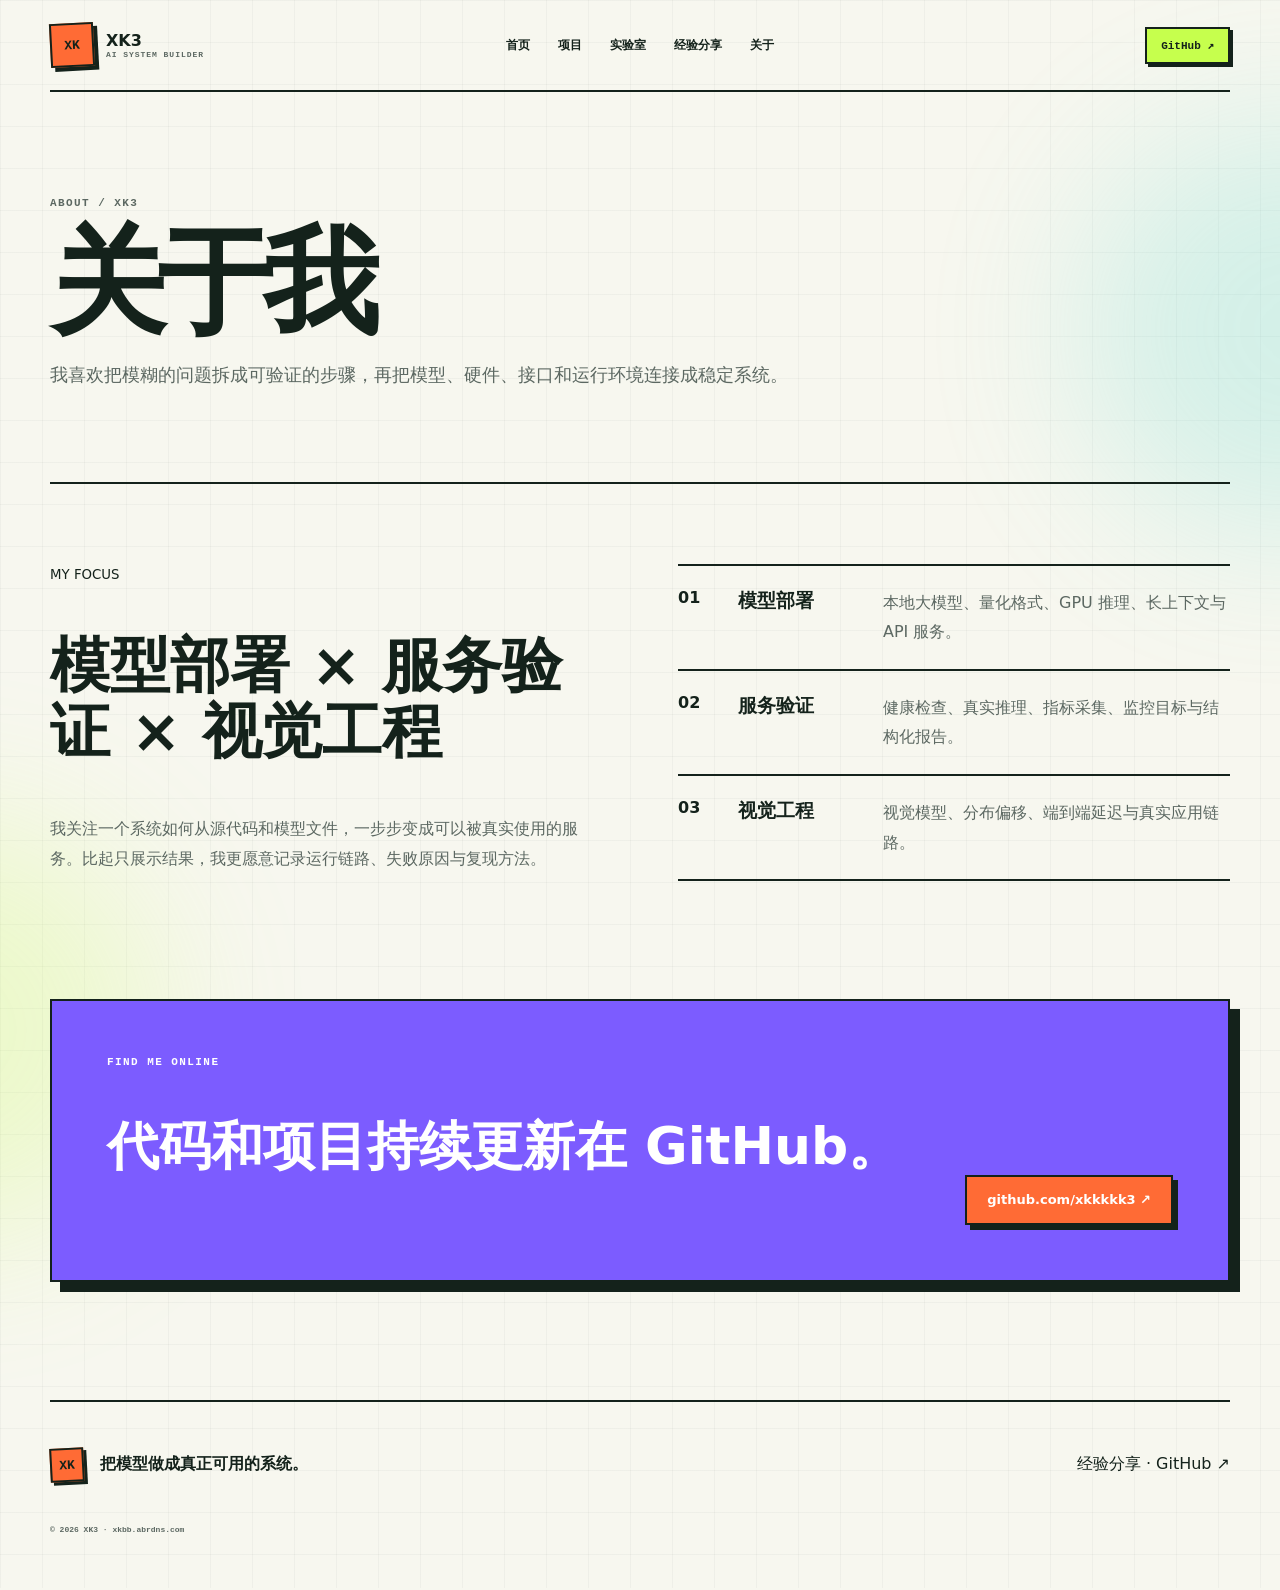
==== about.html @ e10ff79d "Add about page" ====
<!doctype html><html lang="zh-CN"><head><meta charset="UTF-8"><meta name="viewport" content="width=device-width,initial-scale=1"><meta name="description" content="关于 XK3。"><meta name="theme-color" content="#f7f7ef"><title>关于我 · XK3</title><link rel="icon" href="favicon.svg"><link rel="stylesheet" href="styles.css"></head><body><main><div class="blob one"></div><div class="blob two"></div><header class="site-header"><a class="brand" href="index.html"><span class="brand-mark">XK</span><span><b>XK3</b><small>AI SYSTEM BUILDER</small></span></a><nav><a href="index.html">首页</a><a href="projects.html">项目</a><a href="lab.html">实验室</a><a href="experience.html">经验分享</a><a href="about.html">关于</a></nav><a class="github" href="https://github.com/xkkkkk3" target="_blank" rel="noreferrer">GitHub ↗</a></header><section class="page-intro"><p class="eyebrow">ABOUT / XK3</p><h1>关于我</h1><p>我喜欢把模糊的问题拆成可验证的步骤，再把模型、硬件、接口和运行环境连接成稳定系统。</p></section><section class="about"><div><small>MY FOCUS</small><h2>模型部署 × 服务验证 × 视觉工程</h2><p>我关注一个系统如何从源代码和模型文件，一步步变成可以被真实使用的服务。比起只展示结果，我更愿意记录运行链路、失败原因与复现方法。</p></div><div class="stack"><article><b>01</b><h3>模型部署</h3><p>本地大模型、量化格式、GPU 推理、长上下文与 API 服务。</p></article><article><b>02</b><h3>服务验证</h3><p>健康检查、真实推理、指标采集、监控目标与结构化报告。</p></article><article><b>03</b><h3>视觉工程</h3><p>视觉模型、分布偏移、端到端延迟与真实应用链路。</p></article></div></section><section class="connect"><div><p class="eyebrow">FIND ME ONLINE</p><h2>代码和项目持续更新在 GitHub。</h2></div><a class="button primary" href="https://github.com/xkkkkk3" target="_blank" rel="noreferrer">github.com/xkkkkk3 ↗</a></section><footer><div><span class="brand-mark small">XK</span><b>把模型做成真正可用的系统。</b></div><div><a href="experience.html">经验分享</a> · <a href="https://github.com/xkkkkk3" target="_blank" rel="noreferrer">GitHub ↗</a></div><p>© 2026 XK3 · xkbb.abrdns.com</p></footer></main></body></html>
---- styles.css ----
:root{--paper:#f7f7ef;--ink:#14221b;--muted:#5c6862;--orange:#ff6b35;--lime:#c6ff4d;--cyan:#59d8d0;--purple:#7c5cff;--white:#fffefa}*{box-sizing:border-box}html{scroll-behavior:smooth}body{margin:0;min-width:320px;color:var(--ink);background:linear-gradient(#14221b09 1px,transparent 1px),linear-gradient(90deg,#14221b09 1px,transparent 1px),var(--paper);background-size:42px 42px;font-family:Inter,"PingFang SC","Microsoft YaHei",system-ui,sans-serif}a{color:inherit;text-decoration:none}::selection{background:var(--lime)}main{position:relative;overflow:hidden}.blob{position:absolute;z-index:-1;width:420px;height:420px;border-radius:50%;filter:blur(80px);opacity:.22}.blob.one{top:120px;right:-220px;background:var(--cyan)}.blob.two{top:820px;left:-260px;background:var(--lime)}.site-header,.hero,.section,.cta,.page-intro,.page-grid,.notes-grid,.update,.lab-grid,.lab-rule,.about,.connect,.detail,.article,footer{width:min(1180px,calc(100% - 56px));margin-inline:auto}.site-header{min-height:92px;display:grid;grid-template-columns:1fr auto 1fr;align-items:center;gap:28px;border-bottom:2px solid var(--ink)}.brand{display:flex;align-items:center;gap:12px;width:max-content}.brand>span:last-child{display:grid}.brand small{font:800 8px monospace;letter-spacing:.12em;color:var(--muted)}.brand-mark{width:44px;height:44px;display:grid;place-items:center;background:var(--orange);border:2px solid var(--ink);box-shadow:4px 4px 0 var(--ink);font:900 13px monospace;transform:rotate(-3deg)}.brand-mark.small{width:34px;height:34px;box-shadow:3px 3px 0 var(--ink)}nav{display:flex;gap:28px;font:700 12px monospace}.github{justify-self:end;padding:10px 14px;border:2px solid var(--ink);background:var(--lime);box-shadow:3px 3px 0 var(--ink);font:800 11px monospace}.eyebrow{margin:0;color:var(--muted);font:800 11px monospace;letter-spacing:.13em}.hero{min-height:680px;display:grid;grid-template-columns:1.08fr .92fr;gap:74px;align-items:center;padding:78px 0 92px}.hero h1{margin:22px 0 0;font-size:clamp(50px,6.4vw,82px);line-height:1.04;letter-spacing:-.07em}.hero h1 em{font-style:normal;position:relative;background:linear-gradient(transparent 65%,var(--lime) 65%)}.lead{max-width:650px;margin:30px 0 0;color:var(--muted);font-size:17px;line-height:1.85}.actions{display:flex;flex-wrap:wrap;gap:15px;margin-top:36px}.button{display:inline-flex;min-height:50px;padding:0 20px;align-items:center;justify-content:center;border:2px solid var(--ink);font-size:13px;font-weight:850;box-shadow:5px 5px 0 var(--ink)}.button.primary{background:var(--orange)}.button.secondary{background:var(--white)}.system-board{border:2px solid var(--ink);background:var(--white);box-shadow:12px 12px 0 var(--purple);transform:rotate(1.2deg)}.board-top{display:flex;justify-content:space-between;padding:14px 16px;border-bottom:2px solid var(--ink);font:800 9px monospace}.orbit{position:relative;min-height:370px;display:grid;place-items:center}.circle{position:absolute;border:2px solid var(--ink);border-radius:50%}.circle.a{width:280px;height:280px;border-style:dashed;animation:spin 30s linear infinite}.circle.b{width:190px;height:190px}.core{z-index:1;width:118px;height:118px;display:grid;place-content:center;text-align:center;border:2px solid var(--ink);border-radius:50%;background:var(--lime);box-shadow:6px 6px 0 var(--ink)}.core strong{font:950 34px monospace}.core small{font:800 7px monospace}.lab{position:absolute;padding:7px 9px;border:2px solid var(--ink);box-shadow:3px 3px 0 var(--ink);font:normal 800 8px monospace}.la{top:70px;right:32px;background:var(--orange)}.lb{left:28px;bottom:72px;background:var(--cyan)}.lc{right:20px;bottom:33px;background:var(--purple);color:white}.stats{display:grid;grid-template-columns:repeat(3,1fr);border-top:2px solid var(--ink)}.stats div{display:grid;gap:5px;padding:15px}.stats div+div{border-left:2px solid var(--ink)}.stats small{font:800 7px monospace;color:var(--muted)}.ticker{width:100%;overflow:hidden;padding:15px 0;border-block:2px solid var(--ink);background:var(--lime);font:900 17px monospace;white-space:nowrap;transform:rotate(-1deg) scale(1.02)}.ticker span{margin:0 30px;color:var(--orange)}.section{padding:118px 0}.section-head{display:flex;justify-content:space-between;align-items:end;gap:35px;margin-bottom:48px}.section-head h2{margin:15px 0 0;font-size:clamp(35px,5vw,58px);line-height:1.12;letter-spacing:-.055em}.section-head>a,.more{font-weight:800;border-bottom:3px solid var(--orange)}.grid.projects{display:grid;grid-template-columns:repeat(3,1fr);gap:22px}.project-card{position:relative;min-height:440px;display:flex;flex-direction:column;padding:25px;background:var(--white);border:2px solid var(--ink);box-shadow:7px 7px 0 var(--accent);transition:.18s}.project-card:hover{transform:translateY(-8px)}.orange{--accent:var(--orange)}.cyan{--accent:var(--cyan)}.purple{--accent:var(--purple)}.number{width:48px;height:48px;display:grid;place-items:center;border:2px solid var(--ink);background:var(--accent);font:900 12px monospace}.project-copy{margin-top:auto}.project-copy small{font:800 9px monospace;color:var(--muted)}.project-copy h2{margin:12px 0;font-size:clamp(27px,3vw,36px);line-height:1.05}.project-copy p{color:var(--muted);font-size:13px;line-height:1.72}.tags{display:flex;flex-wrap:wrap;gap:7px;margin-top:20px}.tags span{padding:6px 8px;border:1.5px solid var(--ink);background:var(--paper);font:800 8px monospace}.arrow{position:absolute;top:25px;right:25px;font-size:24px}.notes-preview{display:grid;grid-template-columns:.72fr 1.28fr;gap:70px;border-top:2px solid var(--ink)}.poster{min-height:490px;display:flex;flex-direction:column;padding:35px;background:var(--purple);color:white;border:2px solid var(--ink);box-shadow:10px 10px 0 var(--orange);transform:rotate(-2deg)}.poster .eyebrow{color:white}.poster strong{margin-top:auto;font-size:clamp(65px,8vw,92px);line-height:.86;letter-spacing:-.09em}.poster>span{margin-top:25px}.note-list{border-top:2px solid var(--ink)}.note-list>a:not(.more){display:grid;grid-template-columns:42px 1fr 26px;gap:18px;padding:25px 8px;border-bottom:2px solid var(--ink)}.note-list small{font:800 9px monospace;color:var(--muted)}.note-list h3{margin:8px 0 0;font-size:19px}.note-list .more{display:inline-block;margin-top:26px}.cta,.update,.lab-rule,.connect,.result{margin-bottom:118px;padding:55px;border:2px solid var(--ink);box-shadow:10px 10px 0 var(--ink)}.cta{background:var(--cyan)}.cta h2,.update h2,.lab-rule h2{margin:14px 0 24px;font-size:clamp(38px,6vw,70px);line-height:1}.page-intro{padding:105px 0 72px;border-bottom:2px solid var(--ink)}.page-intro h1{margin:18px 0 22px;font-size:clamp(60px,10vw,116px);line-height:.95;letter-spacing:-.08em}.page-intro>p:last-child{max-width:760px;color:var(--muted);font-size:18px;line-height:1.8}.page-grid{padding:72px 0 120px}.notes-grid{display:grid;grid-template-columns:repeat(2,1fr);gap:26px;padding:72px 0 96px}.note-card{min-height:390px;display:flex;flex-direction:column;padding:30px;background:var(--white);border:2px solid var(--ink);box-shadow:8px 8px 0 var(--accent)}.note-card>span{width:52px;height:52px;display:grid;place-items:center;margin-top:48px;background:var(--accent);border:2px solid var(--ink);font:900 12px monospace}.note-card h2{font-size:clamp(28px,3.2vw,42px);line-height:1.14}.note-card p{color:var(--muted);line-height:1.75}.note-card>b{margin-top:auto}.update{background:var(--lime);box-shadow:9px 9px 0 var(--orange)}.lab-grid{display:grid;grid-template-columns:repeat(2,1fr);gap:24px;padding:72px 0 100px}.lab-grid article{min-height:250px;padding:28px;background:var(--white);border:2px solid var(--ink);box-shadow:7px 7px 0 var(--accent)}.lab-grid article>small{float:right;font:800 9px monospace}.lab-grid h2{margin-top:70px;font-size:29px}.lab-grid p{color:var(--muted);line-height:1.7}.lab-rule{background:var(--orange)}.about{display:grid;grid-template-columns:1fr 1fr;gap:76px;padding:80px 0 110px}.about h2{font-size:clamp(37px,5vw,60px);line-height:1.1}.about p{color:var(--muted);line-height:1.85}.stack{border-top:2px solid var(--ink)}.stack article{display:grid;grid-template-columns:45px 130px 1fr;gap:15px;padding:22px 0;border-bottom:2px solid var(--ink)}.stack h3,.stack p{margin:0}.connect{display:flex;justify-content:space-between;align-items:end;background:var(--purple);color:white}.connect .eyebrow{color:white}.connect h2{font-size:clamp(32px,5vw,52px)}.detail,.article{padding:46px 0 120px}.back{display:inline-block;border-bottom:2px solid var(--accent);font-weight:800}.detail-hero{display:grid;grid-template-columns:1fr 180px;gap:70px;align-items:end;padding:75px 0 45px}.detail-hero h1,.article header h1{margin:18px 0 22px;font-size:clamp(55px,9vw,108px);line-height:.95;letter-spacing:-.08em}.detail-hero p,.article header p{max-width:820px;color:var(--muted);font-size:17px;line-height:1.8}.stamp{aspect-ratio:1;display:grid;place-content:center;text-align:center;background:var(--accent);border:2px solid var(--ink);border-radius:50%;box-shadow:7px 7px 0 var(--ink);transform:rotate(7deg)}.stamp b{font-size:22px}.detail-row{display:grid;grid-template-columns:260px 1fr;gap:65px;padding:80px 0;border-top:2px solid var(--ink)}.detail-row>div{display:flex;gap:18px}.detail-row>div>b{color:var(--accent)}.detail-row h2{margin:0;font-size:17px}.detail-row .big{margin:0;font-size:clamp(28px,4vw,46px);line-height:1.45}.detail-row ol{margin:0;padding:0;list-style:none;border-top:2px solid var(--ink)}.detail-row li{display:grid;grid-template-columns:50px 1fr;gap:20px;padding:22px 0;border-bottom:2px solid var(--ink)}.detail-row li p{margin:0;line-height:1.75}.result{background:var(--accent)}.result h2{font-size:clamp(32px,5vw,56px)}.article header{max-width:980px;padding:75px 0 68px}.article header>small{padding:8px 10px;border:2px solid var(--ink);background:var(--accent);font:800 9px monospace}.article-body{max-width:850px;margin-left:auto}.article-body section{padding:55px 0;border-top:2px solid var(--ink)}.article-body section>b{color:var(--accent)}.article-body h2{font-size:clamp(29px,4vw,43px)}.article-body section p{line-height:1.95}.article-body ul{padding:22px 24px 22px 46px;background:var(--white);border:2px solid var(--ink);box-shadow:6px 6px 0 var(--accent)}.article-body aside{margin-top:35px;padding:38px;background:var(--accent);border:2px solid var(--ink);box-shadow:8px 8px 0 var(--ink)}.article-body aside p{font-size:clamp(24px,4vw,38px);font-weight:850;line-height:1.4}footer{display:grid;grid-template-columns:1fr auto;gap:35px;align-items:center;padding:46px 0;border-top:2px solid var(--ink)}footer>div:first-child{display:flex;align-items:center;gap:16px}footer p{grid-column:1/-1;color:var(--muted);font:800 8px monospace}@keyframes spin{to{transform:rotate(360deg)}}@media(max-width:980px){.site-header{grid-template-columns:1fr auto}.site-header nav{grid-row:2;grid-column:1/-1;justify-content:center;padding:8px}.hero{grid-template-columns:1fr}.system-board{max-width:620px}.grid.projects{grid-template-columns:1fr 1fr}.notes-preview,.about{grid-template-columns:1fr}.detail-row{grid-template-columns:210px 1fr}}@media(max-width:680px){.site-header,.hero,.section,.cta,.page-intro,.page-grid,.notes-grid,.update,.lab-grid,.lab-rule,.about,.connect,.detail,.article,footer{width:min(100% - 30px,1180px)}.brand>span:last-child,.github{display:none}.site-header nav{overflow:auto;justify-content:flex-start;gap:22px}.hero{padding:65px 0}.system-board{transform:none}.grid.projects,.notes-grid,.lab-grid{grid-template-columns:1fr}.notes-preview{gap:55px}.section-head,.connect{align-items:flex-start;flex-direction:column}.cta,.update,.lab-rule,.connect,.result{padding:35px 25px}.detail-hero{grid-template-columns:1fr}.stamp{width:135px}.detail-row{grid-template-columns:1fr;gap:30px}.article-body{margin-left:0}.stack article{grid-template-columns:40px 1fr}.stack article p{grid-column:2}footer{grid-template-columns:1fr}}@media(prefers-reduced-motion:reduce){*{animation-duration:.01ms!important;transition-duration:.01ms!important}}
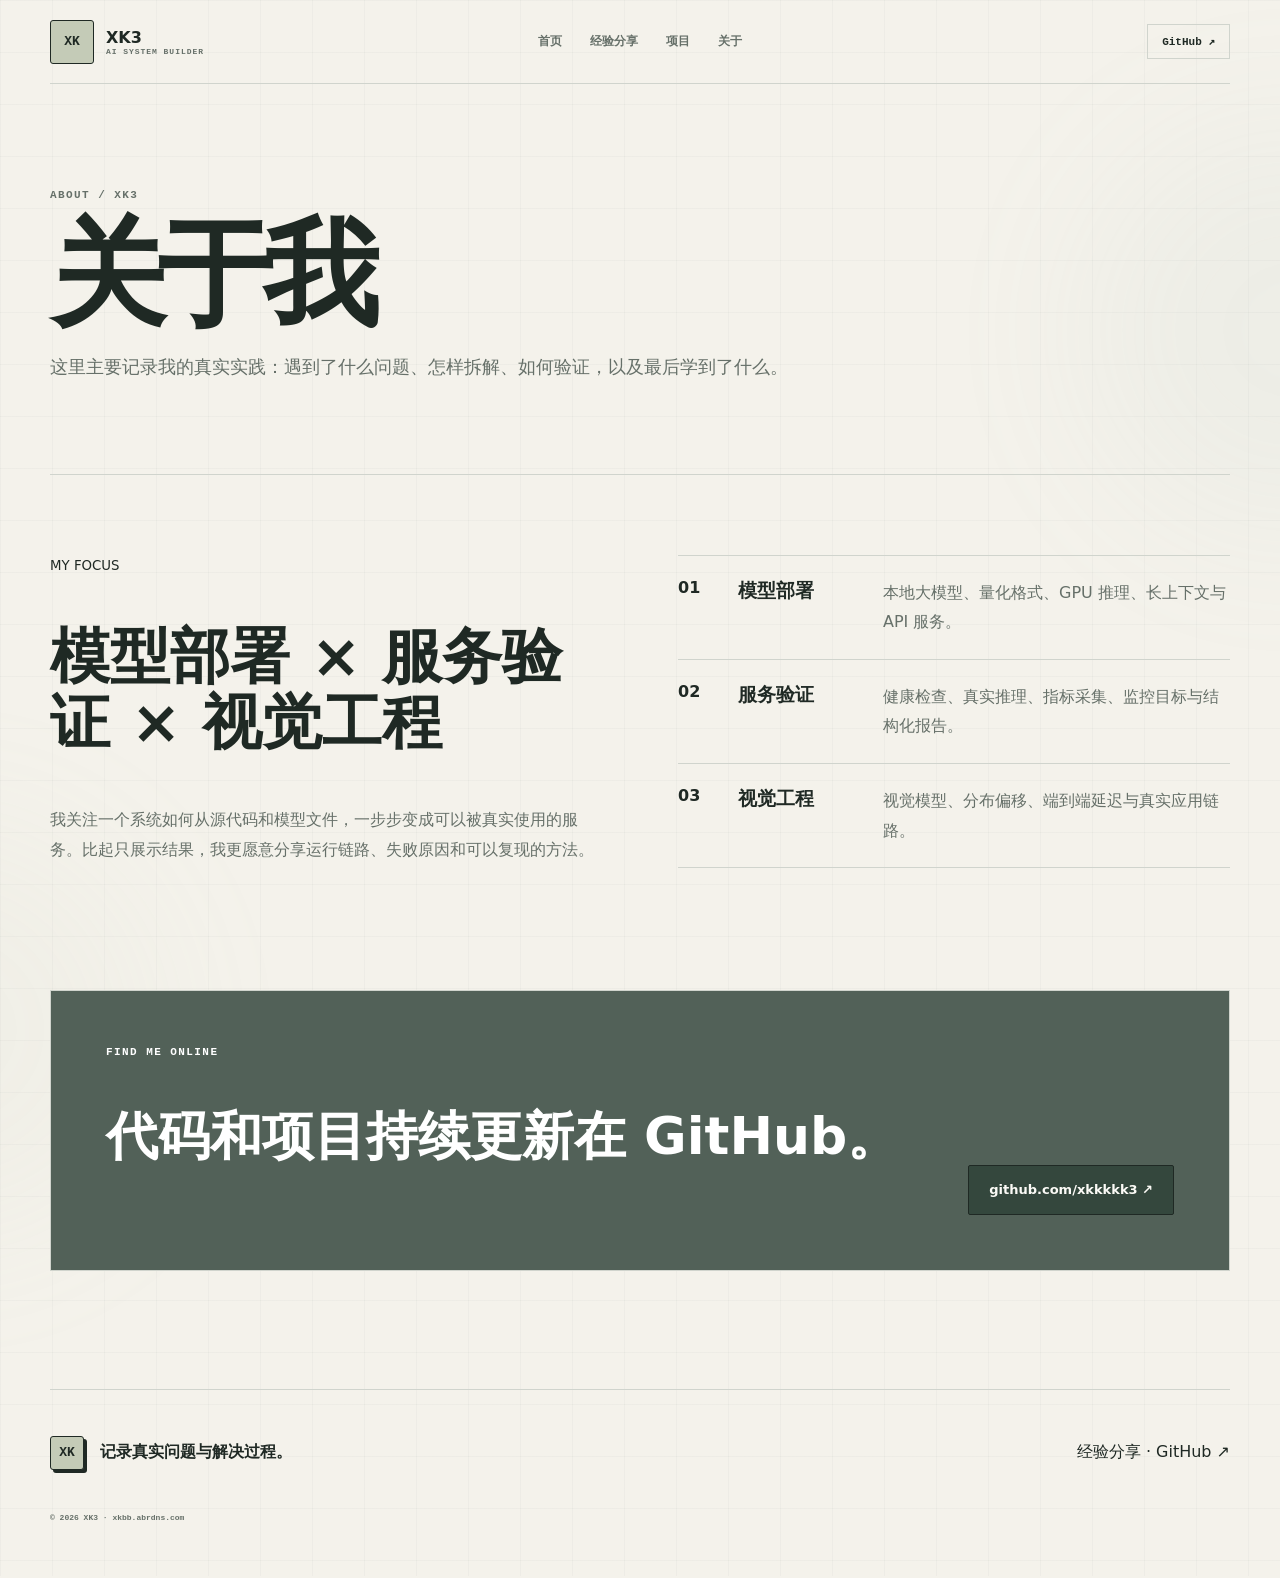
==== commit 43e4d2e8: "Focus personal site on experience sharing" ====
--- a/about.html
+++ b/about.html
@@ -1 +1 @@
-<!doctype html><html lang="zh-CN"><head><meta charset="UTF-8"><meta name="viewport" content="width=device-width,initial-scale=1"><meta name="description" content="关于 XK3。"><meta name="theme-color" content="#f7f7ef"><title>关于我 · XK3</title><link rel="icon" href="favicon.svg"><link rel="stylesheet" href="styles.css"></head><body><main><div class="blob one"></div><div class="blob two"></div><header class="site-header"><a class="brand" href="index.html"><span class="brand-mark">XK</span><span><b>XK3</b><small>AI SYSTEM BUILDER</small></span></a><nav><a href="index.html">首页</a><a href="projects.html">项目</a><a href="lab.html">实验室</a><a href="experience.html">经验分享</a><a href="about.html">关于</a></nav><a class="github" href="https://github.com/xkkkkk3" target="_blank" rel="noreferrer">GitHub ↗</a></header><section class="page-intro"><p class="eyebrow">ABOUT / XK3</p><h1>关于我</h1><p>我喜欢把模糊的问题拆成可验证的步骤，再把模型、硬件、接口和运行环境连接成稳定系统。</p></section><section class="about"><div><small>MY FOCUS</small><h2>模型部署 × 服务验证 × 视觉工程</h2><p>我关注一个系统如何从源代码和模型文件，一步步变成可以被真实使用的服务。比起只展示结果，我更愿意记录运行链路、失败原因与复现方法。</p></div><div class="stack"><article><b>01</b><h3>模型部署</h3><p>本地大模型、量化格式、GPU 推理、长上下文与 API 服务。</p></article><article><b>02</b><h3>服务验证</h3><p>健康检查、真实推理、指标采集、监控目标与结构化报告。</p></article><article><b>03</b><h3>视觉工程</h3><p>视觉模型、分布偏移、端到端延迟与真实应用链路。</p></article></div></section><section class="connect"><div><p class="eyebrow">FIND ME ONLINE</p><h2>代码和项目持续更新在 GitHub。</h2></div><a class="button primary" href="https://github.com/xkkkkk3" target="_blank" rel="noreferrer">github.com/xkkkkk3 ↗</a></section><footer><div><span class="brand-mark small">XK</span><b>把模型做成真正可用的系统。</b></div><div><a href="experience.html">经验分享</a> · <a href="https://github.com/xkkkkk3" target="_blank" rel="noreferrer">GitHub ↗</a></div><p>© 2026 XK3 · xkbb.abrdns.com</p></footer></main></body></html>+<!doctype html><html lang="zh-CN"><head><meta charset="UTF-8"><meta name="viewport" content="width=device-width,initial-scale=1"><meta name="description" content="关于 XK3。"><meta name="theme-color" content="#f4f2eb"><title>关于我 · XK3</title><link rel="icon" href="favicon.svg"><link rel="stylesheet" href="styles.css"></head><body><main><div class="blob one"></div><div class="blob two"></div><header class="site-header"><a class="brand" href="index.html"><span class="brand-mark">XK</span><span><b>XK3</b><small>AI SYSTEM BUILDER</small></span></a><nav><a href="index.html">首页</a><a href="experience.html">经验分享</a><a href="projects.html">项目</a><a href="about.html">关于</a></nav><a class="github" href="https://github.com/xkkkkk3" target="_blank" rel="noreferrer">GitHub ↗</a></header><section class="page-intro"><p class="eyebrow">ABOUT / XK3</p><h1>关于我</h1><p>这里主要记录我的真实实践：遇到了什么问题、怎样拆解、如何验证，以及最后学到了什么。</p></section><section class="about"><div><small>MY FOCUS</small><h2>模型部署 × 服务验证 × 视觉工程</h2><p>我关注一个系统如何从源代码和模型文件，一步步变成可以被真实使用的服务。比起只展示结果，我更愿意分享运行链路、失败原因和可以复现的方法。</p></div><div class="stack"><article><b>01</b><h3>模型部署</h3><p>本地大模型、量化格式、GPU 推理、长上下文与 API 服务。</p></article><article><b>02</b><h3>服务验证</h3><p>健康检查、真实推理、指标采集、监控目标与结构化报告。</p></article><article><b>03</b><h3>视觉工程</h3><p>视觉模型、分布偏移、端到端延迟与真实应用链路。</p></article></div></section><section class="connect"><div><p class="eyebrow">FIND ME ONLINE</p><h2>代码和项目持续更新在 GitHub。</h2></div><a class="button primary" href="https://github.com/xkkkkk3" target="_blank" rel="noreferrer">github.com/xkkkkk3 ↗</a></section><footer><div><span class="brand-mark small">XK</span><b>记录真实问题与解决过程。</b></div><div><a href="experience.html">经验分享</a> · <a href="https://github.com/xkkkkk3" target="_blank" rel="noreferrer">GitHub ↗</a></div><p>© 2026 XK3 · xkbb.abrdns.com</p></footer></main></body></html>
--- a/styles.css
+++ b/styles.css
@@ -1 +1,50 @@
-:root{--paper:#f7f7ef;--ink:#14221b;--muted:#5c6862;--orange:#ff6b35;--lime:#c6ff4d;--cyan:#59d8d0;--purple:#7c5cff;--white:#fffefa}*{box-sizing:border-box}html{scroll-behavior:smooth}body{margin:0;min-width:320px;color:var(--ink);background:linear-gradient(#14221b09 1px,transparent 1px),linear-gradient(90deg,#14221b09 1px,transparent 1px),var(--paper);background-size:42px 42px;font-family:Inter,"PingFang SC","Microsoft YaHei",system-ui,sans-serif}a{color:inherit;text-decoration:none}::selection{background:var(--lime)}main{position:relative;overflow:hidden}.blob{position:absolute;z-index:-1;width:420px;height:420px;border-radius:50%;filter:blur(80px);opacity:.22}.blob.one{top:120px;right:-220px;background:var(--cyan)}.blob.two{top:820px;left:-260px;background:var(--lime)}.site-header,.hero,.section,.cta,.page-intro,.page-grid,.notes-grid,.update,.lab-grid,.lab-rule,.about,.connect,.detail,.article,footer{width:min(1180px,calc(100% - 56px));margin-inline:auto}.site-header{min-height:92px;display:grid;grid-template-columns:1fr auto 1fr;align-items:center;gap:28px;border-bottom:2px solid var(--ink)}.brand{display:flex;align-items:center;gap:12px;width:max-content}.brand>span:last-child{display:grid}.brand small{font:800 8px monospace;letter-spacing:.12em;color:var(--muted)}.brand-mark{width:44px;height:44px;display:grid;place-items:center;background:var(--orange);border:2px solid var(--ink);box-shadow:4px 4px 0 var(--ink);font:900 13px monospace;transform:rotate(-3deg)}.brand-mark.small{width:34px;height:34px;box-shadow:3px 3px 0 var(--ink)}nav{display:flex;gap:28px;font:700 12px monospace}.github{justify-self:end;padding:10px 14px;border:2px solid var(--ink);background:var(--lime);box-shadow:3px 3px 0 var(--ink);font:800 11px monospace}.eyebrow{margin:0;color:var(--muted);font:800 11px monospace;letter-spacing:.13em}.hero{min-height:680px;display:grid;grid-template-columns:1.08fr .92fr;gap:74px;align-items:center;padding:78px 0 92px}.hero h1{margin:22px 0 0;font-size:clamp(50px,6.4vw,82px);line-height:1.04;letter-spacing:-.07em}.hero h1 em{font-style:normal;position:relative;background:linear-gradient(transparent 65%,var(--lime) 65%)}.lead{max-width:650px;margin:30px 0 0;color:var(--muted);font-size:17px;line-height:1.85}.actions{display:flex;flex-wrap:wrap;gap:15px;margin-top:36px}.button{display:inline-flex;min-height:50px;padding:0 20px;align-items:center;justify-content:center;border:2px solid var(--ink);font-size:13px;font-weight:850;box-shadow:5px 5px 0 var(--ink)}.button.primary{background:var(--orange)}.button.secondary{background:var(--white)}.system-board{border:2px solid var(--ink);background:var(--white);box-shadow:12px 12px 0 var(--purple);transform:rotate(1.2deg)}.board-top{display:flex;justify-content:space-between;padding:14px 16px;border-bottom:2px solid var(--ink);font:800 9px monospace}.orbit{position:relative;min-height:370px;display:grid;place-items:center}.circle{position:absolute;border:2px solid var(--ink);border-radius:50%}.circle.a{width:280px;height:280px;border-style:dashed;animation:spin 30s linear infinite}.circle.b{width:190px;height:190px}.core{z-index:1;width:118px;height:118px;display:grid;place-content:center;text-align:center;border:2px solid var(--ink);border-radius:50%;background:var(--lime);box-shadow:6px 6px 0 var(--ink)}.core strong{font:950 34px monospace}.core small{font:800 7px monospace}.lab{position:absolute;padding:7px 9px;border:2px solid var(--ink);box-shadow:3px 3px 0 var(--ink);font:normal 800 8px monospace}.la{top:70px;right:32px;background:var(--orange)}.lb{left:28px;bottom:72px;background:var(--cyan)}.lc{right:20px;bottom:33px;background:var(--purple);color:white}.stats{display:grid;grid-template-columns:repeat(3,1fr);border-top:2px solid var(--ink)}.stats div{display:grid;gap:5px;padding:15px}.stats div+div{border-left:2px solid var(--ink)}.stats small{font:800 7px monospace;color:var(--muted)}.ticker{width:100%;overflow:hidden;padding:15px 0;border-block:2px solid var(--ink);background:var(--lime);font:900 17px monospace;white-space:nowrap;transform:rotate(-1deg) scale(1.02)}.ticker span{margin:0 30px;color:var(--orange)}.section{padding:118px 0}.section-head{display:flex;justify-content:space-between;align-items:end;gap:35px;margin-bottom:48px}.section-head h2{margin:15px 0 0;font-size:clamp(35px,5vw,58px);line-height:1.12;letter-spacing:-.055em}.section-head>a,.more{font-weight:800;border-bottom:3px solid var(--orange)}.grid.projects{display:grid;grid-template-columns:repeat(3,1fr);gap:22px}.project-card{position:relative;min-height:440px;display:flex;flex-direction:column;padding:25px;background:var(--white);border:2px solid var(--ink);box-shadow:7px 7px 0 var(--accent);transition:.18s}.project-card:hover{transform:translateY(-8px)}.orange{--accent:var(--orange)}.cyan{--accent:var(--cyan)}.purple{--accent:var(--purple)}.number{width:48px;height:48px;display:grid;place-items:center;border:2px solid var(--ink);background:var(--accent);font:900 12px monospace}.project-copy{margin-top:auto}.project-copy small{font:800 9px monospace;color:var(--muted)}.project-copy h2{margin:12px 0;font-size:clamp(27px,3vw,36px);line-height:1.05}.project-copy p{color:var(--muted);font-size:13px;line-height:1.72}.tags{display:flex;flex-wrap:wrap;gap:7px;margin-top:20px}.tags span{padding:6px 8px;border:1.5px solid var(--ink);background:var(--paper);font:800 8px monospace}.arrow{position:absolute;top:25px;right:25px;font-size:24px}.notes-preview{display:grid;grid-template-columns:.72fr 1.28fr;gap:70px;border-top:2px solid var(--ink)}.poster{min-height:490px;display:flex;flex-direction:column;padding:35px;background:var(--purple);color:white;border:2px solid var(--ink);box-shadow:10px 10px 0 var(--orange);transform:rotate(-2deg)}.poster .eyebrow{color:white}.poster strong{margin-top:auto;font-size:clamp(65px,8vw,92px);line-height:.86;letter-spacing:-.09em}.poster>span{margin-top:25px}.note-list{border-top:2px solid var(--ink)}.note-list>a:not(.more){display:grid;grid-template-columns:42px 1fr 26px;gap:18px;padding:25px 8px;border-bottom:2px solid var(--ink)}.note-list small{font:800 9px monospace;color:var(--muted)}.note-list h3{margin:8px 0 0;font-size:19px}.note-list .more{display:inline-block;margin-top:26px}.cta,.update,.lab-rule,.connect,.result{margin-bottom:118px;padding:55px;border:2px solid var(--ink);box-shadow:10px 10px 0 var(--ink)}.cta{background:var(--cyan)}.cta h2,.update h2,.lab-rule h2{margin:14px 0 24px;font-size:clamp(38px,6vw,70px);line-height:1}.page-intro{padding:105px 0 72px;border-bottom:2px solid var(--ink)}.page-intro h1{margin:18px 0 22px;font-size:clamp(60px,10vw,116px);line-height:.95;letter-spacing:-.08em}.page-intro>p:last-child{max-width:760px;color:var(--muted);font-size:18px;line-height:1.8}.page-grid{padding:72px 0 120px}.notes-grid{display:grid;grid-template-columns:repeat(2,1fr);gap:26px;padding:72px 0 96px}.note-card{min-height:390px;display:flex;flex-direction:column;padding:30px;background:var(--white);border:2px solid var(--ink);box-shadow:8px 8px 0 var(--accent)}.note-card>span{width:52px;height:52px;display:grid;place-items:center;margin-top:48px;background:var(--accent);border:2px solid var(--ink);font:900 12px monospace}.note-card h2{font-size:clamp(28px,3.2vw,42px);line-height:1.14}.note-card p{color:var(--muted);line-height:1.75}.note-card>b{margin-top:auto}.update{background:var(--lime);box-shadow:9px 9px 0 var(--orange)}.lab-grid{display:grid;grid-template-columns:repeat(2,1fr);gap:24px;padding:72px 0 100px}.lab-grid article{min-height:250px;padding:28px;background:var(--white);border:2px solid var(--ink);box-shadow:7px 7px 0 var(--accent)}.lab-grid article>small{float:right;font:800 9px monospace}.lab-grid h2{margin-top:70px;font-size:29px}.lab-grid p{color:var(--muted);line-height:1.7}.lab-rule{background:var(--orange)}.about{display:grid;grid-template-columns:1fr 1fr;gap:76px;padding:80px 0 110px}.about h2{font-size:clamp(37px,5vw,60px);line-height:1.1}.about p{color:var(--muted);line-height:1.85}.stack{border-top:2px solid var(--ink)}.stack article{display:grid;grid-template-columns:45px 130px 1fr;gap:15px;padding:22px 0;border-bottom:2px solid var(--ink)}.stack h3,.stack p{margin:0}.connect{display:flex;justify-content:space-between;align-items:end;background:var(--purple);color:white}.connect .eyebrow{color:white}.connect h2{font-size:clamp(32px,5vw,52px)}.detail,.article{padding:46px 0 120px}.back{display:inline-block;border-bottom:2px solid var(--accent);font-weight:800}.detail-hero{display:grid;grid-template-columns:1fr 180px;gap:70px;align-items:end;padding:75px 0 45px}.detail-hero h1,.article header h1{margin:18px 0 22px;font-size:clamp(55px,9vw,108px);line-height:.95;letter-spacing:-.08em}.detail-hero p,.article header p{max-width:820px;color:var(--muted);font-size:17px;line-height:1.8}.stamp{aspect-ratio:1;display:grid;place-content:center;text-align:center;background:var(--accent);border:2px solid var(--ink);border-radius:50%;box-shadow:7px 7px 0 var(--ink);transform:rotate(7deg)}.stamp b{font-size:22px}.detail-row{display:grid;grid-template-columns:260px 1fr;gap:65px;padding:80px 0;border-top:2px solid var(--ink)}.detail-row>div{display:flex;gap:18px}.detail-row>div>b{color:var(--accent)}.detail-row h2{margin:0;font-size:17px}.detail-row .big{margin:0;font-size:clamp(28px,4vw,46px);line-height:1.45}.detail-row ol{margin:0;padding:0;list-style:none;border-top:2px solid var(--ink)}.detail-row li{display:grid;grid-template-columns:50px 1fr;gap:20px;padding:22px 0;border-bottom:2px solid var(--ink)}.detail-row li p{margin:0;line-height:1.75}.result{background:var(--accent)}.result h2{font-size:clamp(32px,5vw,56px)}.article header{max-width:980px;padding:75px 0 68px}.article header>small{padding:8px 10px;border:2px solid var(--ink);background:var(--accent);font:800 9px monospace}.article-body{max-width:850px;margin-left:auto}.article-body section{padding:55px 0;border-top:2px solid var(--ink)}.article-body section>b{color:var(--accent)}.article-body h2{font-size:clamp(29px,4vw,43px)}.article-body section p{line-height:1.95}.article-body ul{padding:22px 24px 22px 46px;background:var(--white);border:2px solid var(--ink);box-shadow:6px 6px 0 var(--accent)}.article-body aside{margin-top:35px;padding:38px;background:var(--accent);border:2px solid var(--ink);box-shadow:8px 8px 0 var(--ink)}.article-body aside p{font-size:clamp(24px,4vw,38px);font-weight:850;line-height:1.4}footer{display:grid;grid-template-columns:1fr auto;gap:35px;align-items:center;padding:46px 0;border-top:2px solid var(--ink)}footer>div:first-child{display:flex;align-items:center;gap:16px}footer p{grid-column:1/-1;color:var(--muted);font:800 8px monospace}@keyframes spin{to{transform:rotate(360deg)}}@media(max-width:980px){.site-header{grid-template-columns:1fr auto}.site-header nav{grid-row:2;grid-column:1/-1;justify-content:center;padding:8px}.hero{grid-template-columns:1fr}.system-board{max-width:620px}.grid.projects{grid-template-columns:1fr 1fr}.notes-preview,.about{grid-template-columns:1fr}.detail-row{grid-template-columns:210px 1fr}}@media(max-width:680px){.site-header,.hero,.section,.cta,.page-intro,.page-grid,.notes-grid,.update,.lab-grid,.lab-rule,.about,.connect,.detail,.article,footer{width:min(100% - 30px,1180px)}.brand>span:last-child,.github{display:none}.site-header nav{overflow:auto;justify-content:flex-start;gap:22px}.hero{padding:65px 0}.system-board{transform:none}.grid.projects,.notes-grid,.lab-grid{grid-template-columns:1fr}.notes-preview{gap:55px}.section-head,.connect{align-items:flex-start;flex-direction:column}.cta,.update,.lab-rule,.connect,.result{padding:35px 25px}.detail-hero{grid-template-columns:1fr}.stamp{width:135px}.detail-row{grid-template-columns:1fr;gap:30px}.article-body{margin-left:0}.stack article{grid-template-columns:40px 1fr}.stack article p{grid-column:2}footer{grid-template-columns:1fr}}@media(prefers-reduced-motion:reduce){*{animation-duration:.01ms!important;transition-duration:.01ms!important}}+:root{--paper:#f4f2eb;--ink:#1f2924;--muted:#667069;--orange:#a56f52;--lime:#c4cbb7;--cyan:#9bb5ae;--purple:#858493;--white:#fbfaf6;--line:#d0d4cd}*{box-sizing:border-box}html{scroll-behavior:smooth}body{margin:0;min-width:320px;color:var(--ink);background:linear-gradient(#14221b09 1px,transparent 1px),linear-gradient(90deg,#14221b09 1px,transparent 1px),var(--paper);background-size:42px 42px;font-family:Inter,"PingFang SC","Microsoft YaHei",system-ui,sans-serif}a{color:inherit;text-decoration:none}::selection{background:var(--lime)}main{position:relative;overflow:hidden}.blob{position:absolute;z-index:-1;width:420px;height:420px;border-radius:50%;filter:blur(80px);opacity:.22}.blob.one{top:120px;right:-220px;background:var(--cyan)}.blob.two{top:820px;left:-260px;background:var(--lime)}.site-header,.hero,.section,.cta,.page-intro,.page-grid,.notes-grid,.update,.lab-grid,.lab-rule,.about,.connect,.detail,.article,footer{width:min(1180px,calc(100% - 56px));margin-inline:auto}.site-header{min-height:92px;display:grid;grid-template-columns:1fr auto 1fr;align-items:center;gap:28px;border-bottom:2px solid var(--ink)}.brand{display:flex;align-items:center;gap:12px;width:max-content}.brand>span:last-child{display:grid}.brand small{font:800 8px monospace;letter-spacing:.12em;color:var(--muted)}.brand-mark{width:44px;height:44px;display:grid;place-items:center;background:var(--orange);border:2px solid var(--ink);box-shadow:4px 4px 0 var(--ink);font:900 13px monospace;transform:rotate(-3deg)}.brand-mark.small{width:34px;height:34px;box-shadow:3px 3px 0 var(--ink)}nav{display:flex;gap:28px;font:700 12px monospace}.github{justify-self:end;padding:10px 14px;border:2px solid var(--ink);background:var(--lime);box-shadow:3px 3px 0 var(--ink);font:800 11px monospace}.eyebrow{margin:0;color:var(--muted);font:800 11px monospace;letter-spacing:.13em}.hero{min-height:680px;display:grid;grid-template-columns:1.08fr .92fr;gap:74px;align-items:center;padding:78px 0 92px}.hero h1{margin:22px 0 0;font-size:clamp(50px,6.4vw,82px);line-height:1.04;letter-spacing:-.07em}.hero h1 em{font-style:normal;position:relative;background:linear-gradient(transparent 65%,var(--lime) 65%)}.lead{max-width:650px;margin:30px 0 0;color:var(--muted);font-size:17px;line-height:1.85}.actions{display:flex;flex-wrap:wrap;gap:15px;margin-top:36px}.button{display:inline-flex;min-height:50px;padding:0 20px;align-items:center;justify-content:center;border:2px solid var(--ink);font-size:13px;font-weight:850;box-shadow:5px 5px 0 var(--ink)}.button.primary{background:var(--orange)}.button.secondary{background:var(--white)}.system-board{border:2px solid var(--ink);background:var(--white);box-shadow:12px 12px 0 var(--purple);transform:rotate(1.2deg)}.board-top{display:flex;justify-content:space-between;padding:14px 16px;border-bottom:2px solid var(--ink);font:800 9px monospace}.orbit{position:relative;min-height:370px;display:grid;place-items:center}.circle{position:absolute;border:2px solid var(--ink);border-radius:50%}.circle.a{width:280px;height:280px;border-style:dashed;animation:spin 30s linear infinite}.circle.b{width:190px;height:190px}.core{z-index:1;width:118px;height:118px;display:grid;place-content:center;text-align:center;border:2px solid var(--ink);border-radius:50%;background:var(--lime);box-shadow:6px 6px 0 var(--ink)}.core strong{font:950 34px monospace}.core small{font:800 7px monospace}.lab{position:absolute;padding:7px 9px;border:2px solid var(--ink);box-shadow:3px 3px 0 var(--ink);font:normal 800 8px monospace}.la{top:70px;right:32px;background:var(--orange)}.lb{left:28px;bottom:72px;background:var(--cyan)}.lc{right:20px;bottom:33px;background:var(--purple);color:white}.stats{display:grid;grid-template-columns:repeat(3,1fr);border-top:2px solid var(--ink)}.stats div{display:grid;gap:5px;padding:15px}.stats div+div{border-left:2px solid var(--ink)}.stats small{font:800 7px monospace;color:var(--muted)}.ticker{width:100%;overflow:hidden;padding:15px 0;border-block:2px solid var(--ink);background:var(--lime);font:900 17px monospace;white-space:nowrap;transform:rotate(-1deg) scale(1.02)}.ticker span{margin:0 30px;color:var(--orange)}.section{padding:118px 0}.section-head{display:flex;justify-content:space-between;align-items:end;gap:35px;margin-bottom:48px}.section-head h2{margin:15px 0 0;font-size:clamp(35px,5vw,58px);line-height:1.12;letter-spacing:-.055em}.section-head>a,.more{font-weight:800;border-bottom:3px solid var(--orange)}.grid.projects{display:grid;grid-template-columns:repeat(3,1fr);gap:22px}.project-card{position:relative;min-height:440px;display:flex;flex-direction:column;padding:25px;background:var(--white);border:2px solid var(--ink);box-shadow:7px 7px 0 var(--accent);transition:.18s}.project-card:hover{transform:translateY(-8px)}.orange{--accent:var(--orange)}.cyan{--accent:var(--cyan)}.purple{--accent:var(--purple)}.number{width:48px;height:48px;display:grid;place-items:center;border:2px solid var(--ink);background:var(--accent);font:900 12px monospace}.project-copy{margin-top:auto}.project-copy small{font:800 9px monospace;color:var(--muted)}.project-copy h2{margin:12px 0;font-size:clamp(27px,3vw,36px);line-height:1.05}.project-copy p{color:var(--muted);font-size:13px;line-height:1.72}.tags{display:flex;flex-wrap:wrap;gap:7px;margin-top:20px}.tags span{padding:6px 8px;border:1.5px solid var(--ink);background:var(--paper);font:800 8px monospace}.arrow{position:absolute;top:25px;right:25px;font-size:24px}.notes-preview{display:grid;grid-template-columns:.72fr 1.28fr;gap:70px;border-top:2px solid var(--ink)}.poster{min-height:490px;display:flex;flex-direction:column;padding:35px;background:var(--purple);color:white;border:2px solid var(--ink);box-shadow:10px 10px 0 var(--orange);transform:rotate(-2deg)}.poster .eyebrow{color:white}.poster strong{margin-top:auto;font-size:clamp(65px,8vw,92px);line-height:.86;letter-spacing:-.09em}.poster>span{margin-top:25px}.note-list{border-top:2px solid var(--ink)}.note-list>a:not(.more){display:grid;grid-template-columns:42px 1fr 26px;gap:18px;padding:25px 8px;border-bottom:2px solid var(--ink)}.note-list small{font:800 9px monospace;color:var(--muted)}.note-list h3{margin:8px 0 0;font-size:19px}.note-list .more{display:inline-block;margin-top:26px}.cta,.update,.lab-rule,.connect,.result{margin-bottom:118px;padding:55px;border:2px solid var(--ink);box-shadow:10px 10px 0 var(--ink)}.cta{background:var(--cyan)}.cta h2,.update h2,.lab-rule h2{margin:14px 0 24px;font-size:clamp(38px,6vw,70px);line-height:1}.page-intro{padding:105px 0 72px;border-bottom:2px solid var(--ink)}.page-intro h1{margin:18px 0 22px;font-size:clamp(60px,10vw,116px);line-height:.95;letter-spacing:-.08em}.page-intro>p:last-child{max-width:760px;color:var(--muted);font-size:18px;line-height:1.8}.page-grid{padding:72px 0 120px}.notes-grid{display:grid;grid-template-columns:repeat(2,1fr);gap:26px;padding:72px 0 96px}.note-card{min-height:390px;display:flex;flex-direction:column;padding:30px;background:var(--white);border:2px solid var(--ink);box-shadow:8px 8px 0 var(--accent)}.note-card>span{width:52px;height:52px;display:grid;place-items:center;margin-top:48px;background:var(--accent);border:2px solid var(--ink);font:900 12px monospace}.note-card h2{font-size:clamp(28px,3.2vw,42px);line-height:1.14}.note-card p{color:var(--muted);line-height:1.75}.note-card>b{margin-top:auto}.update{background:var(--lime);box-shadow:9px 9px 0 var(--orange)}.lab-grid{display:grid;grid-template-columns:repeat(2,1fr);gap:24px;padding:72px 0 100px}.lab-grid article{min-height:250px;padding:28px;background:var(--white);border:2px solid var(--ink);box-shadow:7px 7px 0 var(--accent)}.lab-grid article>small{float:right;font:800 9px monospace}.lab-grid h2{margin-top:70px;font-size:29px}.lab-grid p{color:var(--muted);line-height:1.7}.lab-rule{background:var(--orange)}.about{display:grid;grid-template-columns:1fr 1fr;gap:76px;padding:80px 0 110px}.about h2{font-size:clamp(37px,5vw,60px);line-height:1.1}.about p{color:var(--muted);line-height:1.85}.stack{border-top:2px solid var(--ink)}.stack article{display:grid;grid-template-columns:45px 130px 1fr;gap:15px;padding:22px 0;border-bottom:2px solid var(--ink)}.stack h3,.stack p{margin:0}.connect{display:flex;justify-content:space-between;align-items:end;background:var(--purple);color:white}.connect .eyebrow{color:white}.connect h2{font-size:clamp(32px,5vw,52px)}.detail,.article{padding:46px 0 120px}.back{display:inline-block;border-bottom:2px solid var(--accent);font-weight:800}.detail-hero{display:grid;grid-template-columns:1fr 180px;gap:70px;align-items:end;padding:75px 0 45px}.detail-hero h1,.article header h1{margin:18px 0 22px;font-size:clamp(55px,9vw,108px);line-height:.95;letter-spacing:-.08em}.detail-hero p,.article header p{max-width:820px;color:var(--muted);font-size:17px;line-height:1.8}.stamp{aspect-ratio:1;display:grid;place-content:center;text-align:center;background:var(--accent);border:2px solid var(--ink);border-radius:50%;box-shadow:7px 7px 0 var(--ink);transform:rotate(7deg)}.stamp b{font-size:22px}.detail-row{display:grid;grid-template-columns:260px 1fr;gap:65px;padding:80px 0;border-top:2px solid var(--ink)}.detail-row>div{display:flex;gap:18px}.detail-row>div>b{color:var(--accent)}.detail-row h2{margin:0;font-size:17px}.detail-row .big{margin:0;font-size:clamp(28px,4vw,46px);line-height:1.45}.detail-row ol{margin:0;padding:0;list-style:none;border-top:2px solid var(--ink)}.detail-row li{display:grid;grid-template-columns:50px 1fr;gap:20px;padding:22px 0;border-bottom:2px solid var(--ink)}.detail-row li p{margin:0;line-height:1.75}.result{background:var(--accent)}.result h2{font-size:clamp(32px,5vw,56px)}.article header{max-width:980px;padding:75px 0 68px}.article header>small{padding:8px 10px;border:2px solid var(--ink);background:var(--accent);font:800 9px monospace}.article-body{max-width:850px;margin-left:auto}.article-body section{padding:55px 0;border-top:2px solid var(--ink)}.article-body section>b{color:var(--accent)}.article-body h2{font-size:clamp(29px,4vw,43px)}.article-body section p{line-height:1.95}.article-body ul{padding:22px 24px 22px 46px;background:var(--white);border:2px solid var(--ink);box-shadow:6px 6px 0 var(--accent)}.article-body aside{margin-top:35px;padding:38px;background:var(--accent);border:2px solid var(--ink);box-shadow:8px 8px 0 var(--ink)}.article-body aside p{font-size:clamp(24px,4vw,38px);font-weight:850;line-height:1.4}footer{display:grid;grid-template-columns:1fr auto;gap:35px;align-items:center;padding:46px 0;border-top:2px solid var(--ink)}footer>div:first-child{display:flex;align-items:center;gap:16px}footer p{grid-column:1/-1;color:var(--muted);font:800 8px monospace}@keyframes spin{to{transform:rotate(360deg)}}@media(max-width:980px){.site-header{grid-template-columns:1fr auto}.site-header nav{grid-row:2;grid-column:1/-1;justify-content:center;padding:8px}.hero{grid-template-columns:1fr}.system-board{max-width:620px}.grid.projects{grid-template-columns:1fr 1fr}.notes-preview,.about{grid-template-columns:1fr}.detail-row{grid-template-columns:210px 1fr}}@media(max-width:680px){.site-header,.hero,.section,.cta,.page-intro,.page-grid,.notes-grid,.update,.lab-grid,.lab-rule,.about,.connect,.detail,.article,footer{width:min(100% - 30px,1180px)}.brand>span:last-child,.github{display:none}.site-header nav{overflow:auto;justify-content:flex-start;gap:22px}.hero{padding:65px 0}.system-board{transform:none}.grid.projects,.notes-grid,.lab-grid{grid-template-columns:1fr}.notes-preview{gap:55px}.section-head,.connect{align-items:flex-start;flex-direction:column}.cta,.update,.lab-rule,.connect,.result{padding:35px 25px}.detail-hero{grid-template-columns:1fr}.stamp{width:135px}.detail-row{grid-template-columns:1fr;gap:30px}.article-body{margin-left:0}.stack article{grid-template-columns:40px 1fr}.stack article p{grid-column:2}footer{grid-template-columns:1fr}}@media(prefers-reduced-motion:reduce){*{animation-duration:.01ms!important;transition-duration:.01ms!important}}
+/* Quiet editorial refresh: personal experience first */
+body{background:linear-gradient(#1f292407 1px,transparent 1px),linear-gradient(90deg,#1f292407 1px,transparent 1px),var(--paper);background-size:52px 52px}
+.blob{opacity:.07}
+.site-header{min-height:84px;border-bottom:1px solid var(--line)}
+.brand-mark{background:var(--lime);border:1px solid var(--ink);box-shadow:none;transform:none;border-radius:3px}
+.github{background:transparent;border:1px solid var(--line);box-shadow:none}
+nav a{color:var(--muted)}
+nav a:hover{color:var(--ink)}
+.hero{min-height:650px;padding:72px 0 84px}
+.hero h1 em{background:linear-gradient(transparent 72%,var(--lime) 72%)}
+.button{border:1px solid var(--ink);box-shadow:none;border-radius:2px}
+.button.primary{background:#34473d;color:var(--white)}
+.system-board{border:1px solid var(--line);box-shadow:0 18px 50px #1f292414;transform:none}
+.board-top,.stats{border-color:var(--line)}
+.circle,.core,.lab{border-width:1px;box-shadow:none}
+.core{background:var(--lime)}
+.la,.lb,.lc{background:#e8e8e1;color:var(--ink)}
+.stats div+div{border-left:1px solid var(--line)}
+.ticker{width:min(1180px,calc(100% - 56px));margin-inline:auto;padding:18px 22px;border:1px solid #34473d;background:#34473d;color:#f8f7f2;font:700 13px/1.5 monospace;letter-spacing:.08em;text-align:center;white-space:normal;transform:none}
+.ticker span{margin:0 24px;color:#b9c5b7}
+.section{padding:102px 0}
+.section-head>a,.more{border-bottom:1px solid var(--orange)}
+.grid.projects{grid-template-columns:repeat(2,1fr)}
+.project-card{min-height:370px;border:1px solid var(--line);box-shadow:none}
+.project-card:hover{transform:translateY(-4px);border-color:#9ca69f}
+.number{border:1px solid var(--ink);background:#e3e2da}
+.tags span{border:1px solid var(--line)}
+.notes-preview{border-top:1px solid var(--line)}
+.poster{background:#526158;border:1px solid #526158;box-shadow:none;transform:none}
+.note-list{border-top:1px solid var(--line)}
+.note-list>a:not(.more){border-bottom:1px solid var(--line)}
+.cta,.update,.lab-rule,.connect,.result{border:1px solid var(--line);box-shadow:none}
+.cta{background:#d6ded8}
+.update{background:#dce0d3}
+.page-intro{border-bottom:1px solid var(--line)}
+.note-card{border:1px solid var(--line);box-shadow:none}
+.note-card>span{border:1px solid var(--ink);background:#e3e2da}
+.stack{border-top:1px solid var(--line)}
+.stack article{border-bottom:1px solid var(--line)}
+.connect{background:#526158}
+.detail-row{border-top:1px solid var(--line)}
+.detail-row ol{border-top:1px solid var(--line)}
+.detail-row li{border-bottom:1px solid var(--line)}
+.stamp{border:1px solid var(--ink);box-shadow:none;transform:none}
+.article-body section{border-top:1px solid var(--line)}
+.article-body header>small,.article header>small{border-width:1px}
+.article-body ul,.article-body aside{border:1px solid var(--line);box-shadow:none}
+footer{border-top:1px solid var(--line)}
+@media(max-width:680px){.ticker{width:min(100% - 30px,1180px);padding:15px 14px}.ticker span{margin:0 8px}.grid.projects{grid-template-columns:1fr}}
